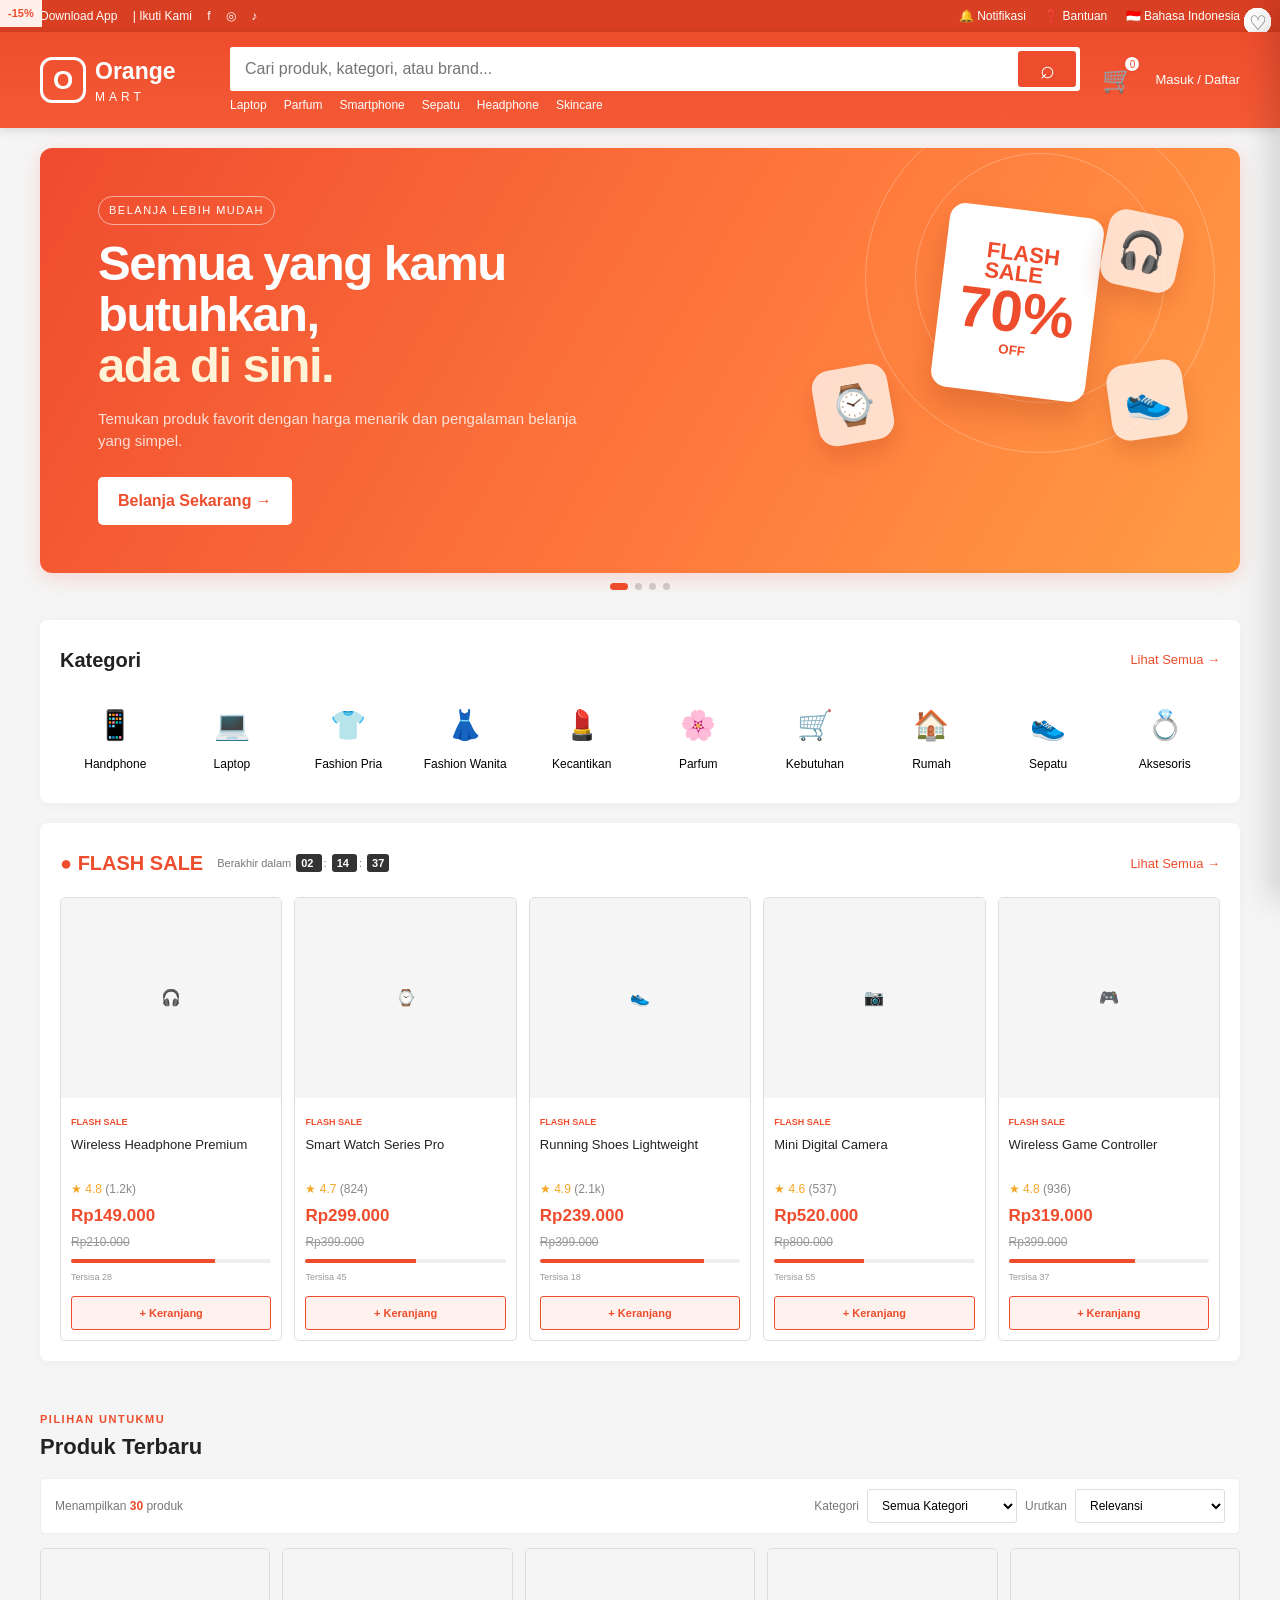
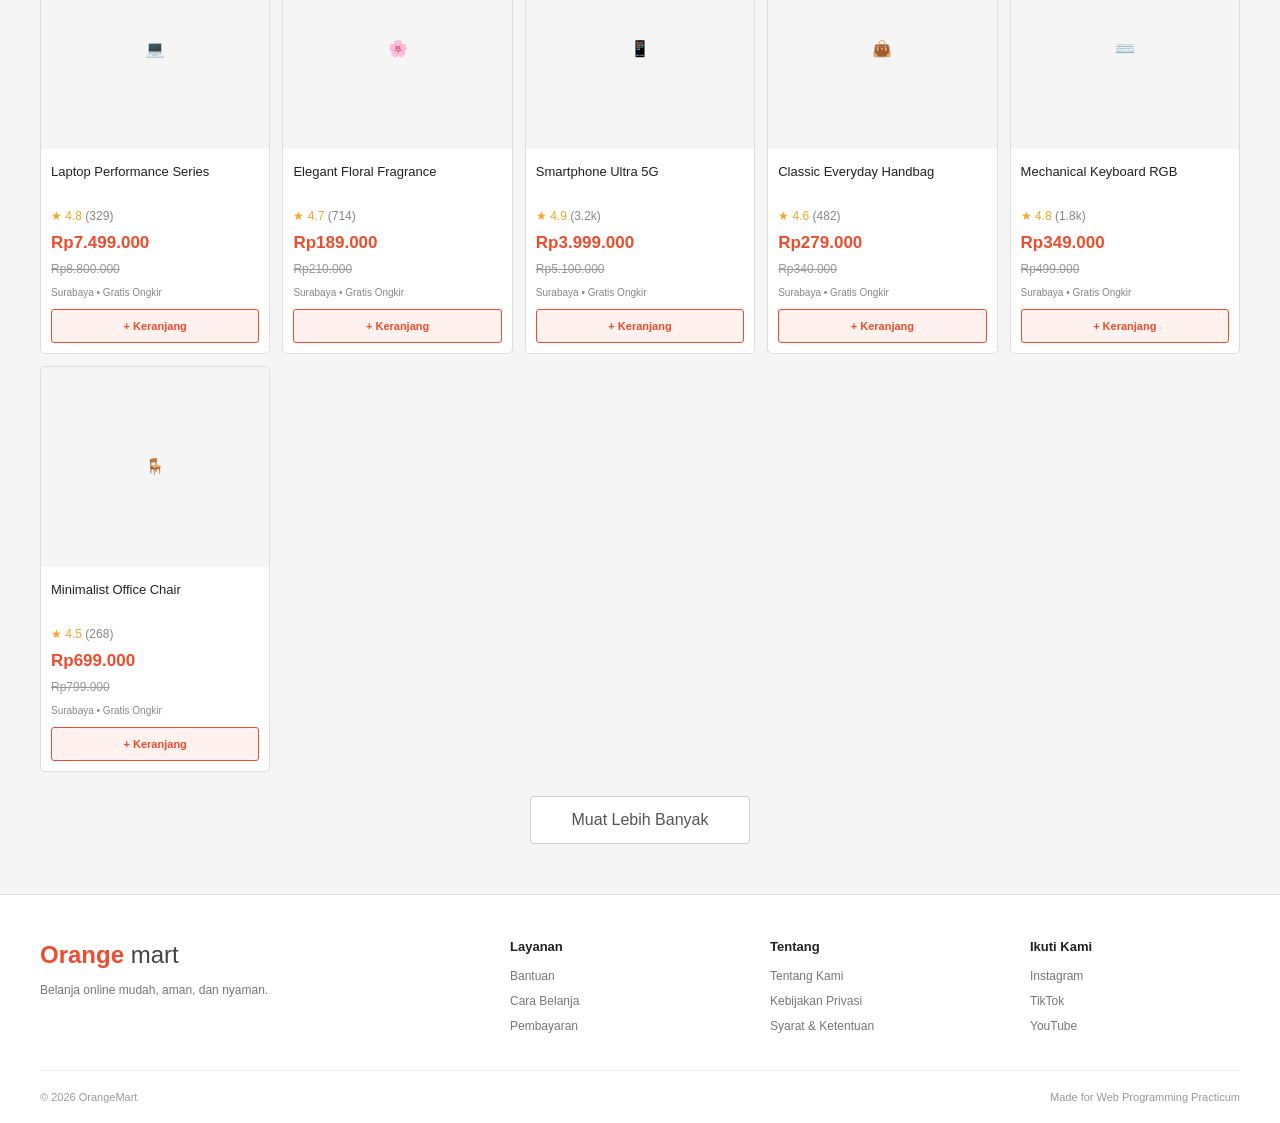
==== index.html @ 10c79cfd "Adding index.html and style.css" ====
<!DOCTYPE html>
<html lang="id">
  <head>
    <meta charset="UTF-8">
    <meta name="viewport" content="width=device-width, initial-scale=1.0">
    <title>
      OrangeMart — Home
    </title>
    <link rel="stylesheet" href="style.css">
    </script>
  </head>
  <body>
    <div class="topbar">
      <div class="container topbar-inner">
        <div>
          <a href="#">
            Download App
          </a>
          <span>
            |
          </span>
          <a href="#">
            Ikuti Kami
          </a>
          <a href="#">
            f
          </a>
          <a href="#">
            ◎
          </a>
          <a href="#">
            ♪
          </a>
        </div>
        <div class="toplinks">
          <a href="#">
            🔔 Notifikasi
          </a>
          <a href="#">
            ❓ Bantuan
          </a>
          <a href="#">
            🇮🇩 Bahasa Indonesia
          </a>
        </div>
      </div>
    </div>
    <header class="header">
      <div class="container header-inner">
        <a class="brand" href="#">
          <span class="brand-icon">
            O
          </span>
          <span>
            <strong>
              Orange
            </strong>
            <small>
              mart
            </small>
          </span>
        </a>
        <div class="search-area">
          <div class="search-box">
            <input id="searchInput" type="search" placeholder="Cari produk, kategori, atau brand...">
            <button id="searchButton" type="button">
              ⌕
            </button>
          </div>
          <div class="suggestions">
            <a href="#">
              Laptop
            </a>
            <a href="#">
              Parfum
            </a>
            <a href="#">
              Smartphone
            </a>
            <a href="#">
              Sepatu
            </a>
            <a href="#">
              Headphone
            </a>
            <a href="#">
              Skincare
            </a>
          </div>
        </div>
        <button class="cart-button" id="cartButton" type="button">
          🛒
          <span id="cartBadge">
            0
          </span>
        </button>
        <div class="auth">
          <a href="login.html">
            Masuk
          </a>
          <span>
            /
          </span>
          <a href="login.html">
            Daftar
          </a>
        </div>
      </div>
    </header>
    <main>
      <section class="container hero">
        <div class="hero-copy">
          <span class="eyebrow">
            BELANJA LEBIH MUDAH
          </span>
          <h1>
            Semua yang kamu butuhkan,
            <br>
            <strong>
              ada di sini.
            </strong>
          </h1>
          <p>
            Temukan produk favorit dengan harga menarik dan pengalaman belanja yang simpel.
          </p>
          <button class="primary" type="button">
            Belanja Sekarang →
          </button>
        </div>
        <div class="hero-art">
          <div class="circle c1">
          </div>
          <div class="circle c2">
          </div>
          <div class="sale-card">
            <span>
              FLASH
              <br>
              SALE
            </span>
            <b>
              70%
            </b>
            <small>
              OFF
            </small>
          </div>
          <div class="floating f1">
            🎧
          </div>
          <div class="floating f2">
            ⌚
          </div>
          <div class="floating f3">
            👟
          </div>
        </div>
      </section>
      <div class="hero-dots">
        <i class="active">
        </i>
        <i>
        </i>
        <i>
        </i>
        <i>
        </i>
      </div>
      <section class="container white-section">
        <div class="heading">
          <h2>
            Kategori
          </h2>
          <a href="#">
            Lihat Semua →
          </a>
        </div>
        <div class="categories">
          <button class="category" data-category="smartphones">
            📱
            <span>
              Handphone
            </span>
          </button>
          <button class="category" data-category="laptops">
            💻
            <span>
              Laptop
            </span>
          </button>
          <button class="category" data-category="mens-shirts">
            👕
            <span>
              Fashion Pria
            </span>
          </button>
          <button class="category" data-category="womens-dresses">
            👗
            <span>
              Fashion Wanita
            </span>
          </button>
          <button class="category" data-category="beauty">
            💄
            <span>
              Kecantikan
            </span>
          </button>
          <button class="category" data-category="fragrances">
            🌸
            <span>
              Parfum
            </span>
          </button>
          <button class="category" data-category="groceries">
            🛒
            <span>
              Kebutuhan
            </span>
          </button>
          <button class="category" data-category="home-decoration">
            🏠
            <span>
              Rumah
            </span>
          </button>
          <button class="category" data-category="mens-shoes">
            👟
            <span>
              Sepatu
            </span>
          </button>
          <button class="category" data-category="womens-jewellery">
            💍
            <span>
              Aksesoris
            </span>
          </button>
        </div>
      </section>
      <section class="container white-section">
        <div class="heading">
          <div class="heading-left">
            <h2 class="orange">
              ● FLASH SALE
            </h2>
            <div class="timer">
              Berakhir dalam
              <b>
                02
              </b>
              :
              <b>
                14
              </b>
              :
              <b>
                37
              </b>
            </div>
          </div>
          <a href="#">
            Lihat Semua →
          </a>
        </div>
        <div class="product-grid flash-grid">
          <article class="product-card" data-product-id="1">
            <div class="product-image">
              <span class="discount">
                -30%
              </span>
              <span class="heart">
                ♡
              </span>
              <div>
                🎧
              </div>
            </div>
            <div class="product-info">
              <em>
                FLASH SALE
              </em>
              <h3>
                Wireless Headphone Premium
              </h3>
              <div class="rating">
                ★ 4.8
                <span>
                  (1.2k)
                </span>
              </div>
              <strong>
                Rp149.000
              </strong>
              <del>
                Rp210.000
              </del>
              <div class="stock">
                <i style="width:72%">
                </i>
              </div>
              <small>
                Tersisa 28
              </small>
              <button class="add-cart-button" type="button">
                + Keranjang
              </button>
            </div>
          </article>
          <article class="product-card" data-product-id="2">
            <div class="product-image">
              <span class="discount">
                -25%
              </span>
              <span class="heart">
                ♡
              </span>
              <div>
                ⌚
              </div>
            </div>
            <div class="product-info">
              <em>
                FLASH SALE
              </em>
              <h3>
                Smart Watch Series Pro
              </h3>
              <div class="rating">
                ★ 4.7
                <span>
                  (824)
                </span>
              </div>
              <strong>
                Rp299.000
              </strong>
              <del>
                Rp399.000
              </del>
              <div class="stock">
                <i style="width:55%">
                </i>
              </div>
              <small>
                Tersisa 45
              </small>
              <button class="add-cart-button" type="button">
                + Keranjang
              </button>
            </div>
          </article>
          <article class="product-card" data-product-id="3">
            <div class="product-image">
              <span class="discount">
                -40%
              </span>
              <span class="heart">
                ♡
              </span>
              <div>
                👟
              </div>
            </div>
            <div class="product-info">
              <em>
                FLASH SALE
              </em>
              <h3>
                Running Shoes Lightweight
              </h3>
              <div class="rating">
                ★ 4.9
                <span>
                  (2.1k)
                </span>
              </div>
              <strong>
                Rp239.000
              </strong>
              <del>
                Rp399.000
              </del>
              <div class="stock">
                <i style="width:82%">
                </i>
              </div>
              <small>
                Tersisa 18
              </small>
              <button class="add-cart-button" type="button">
                + Keranjang
              </button>
            </div>
          </article>
          <article class="product-card" data-product-id="4">
            <div class="product-image">
              <span class="discount">
                -35%
              </span>
              <span class="heart">
                ♡
              </span>
              <div>
                📷
              </div>
            </div>
            <div class="product-info">
              <em>
                FLASH SALE
              </em>
              <h3>
                Mini Digital Camera
              </h3>
              <div class="rating">
                ★ 4.6
                <span>
                  (537)
                </span>
              </div>
              <strong>
                Rp520.000
              </strong>
              <del>
                Rp800.000
              </del>
              <div class="stock">
                <i style="width:45%">
                </i>
              </div>
              <small>
                Tersisa 55
              </small>
              <button class="add-cart-button" type="button">
                + Keranjang
              </button>
            </div>
          </article>
          <article class="product-card" data-product-id="5">
            <div class="product-image">
              <span class="discount">
                -20%
              </span>
              <span class="heart">
                ♡
              </span>
              <div>
                🎮
              </div>
            </div>
            <div class="product-info">
              <em>
                FLASH SALE
              </em>
              <h3>
                Wireless Game Controller
              </h3>
              <div class="rating">
                ★ 4.8
                <span>
                  (936)
                </span>
              </div>
              <strong>
                Rp319.000
              </strong>
              <del>
                Rp399.000
              </del>
              <div class="stock">
                <i style="width:63%">
                </i>
              </div>
              <small>
                Tersisa 37
              </small>
              <button class="add-cart-button" type="button">
                + Keranjang
              </button>
            </div>
          </article>
        </div>
      </section>
      <section class="catalog">
        <div class="container">
          <div class="catalog-title">
            <div>
              <span>
                PILIHAN UNTUKMU
              </span>
              <h2>
                Produk Terbaru
              </h2>
            </div>
          </div>
          <div class="toolbar">
            <span>
              Menampilkan
              <b id="resultCount">
                30
              </b>
              produk
            </span>
            <div>
              <label for="categoryFilter">
                Kategori
              </label>
              <select id="categoryFilter">
                <option value="all">
                  Semua Kategori
                </option>
                <option value="beauty">
                  Beauty
                </option>
                <option value="fragrances">
                  Fragrances
                </option>
                <option value="groceries">
                  Groceries
                </option>
                <option value="laptops">
                  Laptops
                </option>
                <option value="smartphones">
                  Smartphones
                </option>
                <option value="mens-shoes">
                  Mens Shoes
                </option>
              </select>
              <label for="sortSelect">
                Urutkan
              </label>
              <select id="sortSelect">
                <option value="default">
                  Relevansi
                </option>
                <option value="price-low">
                  Harga Terendah
                </option>
                <option value="price-high">
                  Harga Tertinggi
                </option>
                <option value="rating-high">
                  Rating Tertinggi
                </option>
              </select>
            </div>
          </div>
          <div id="productGrid" class="product-grid catalog-grid">
            <article class="product-card" data-product-id="6">
              <div class="product-image">
                <span class="discount">
                  -15%
                </span>
                <span class="heart">
                  ♡
                </span>
                <div>
                  💻
                </div>
              </div>
              <div class="product-info">
                <h3>
                  Laptop Performance Series
                </h3>
                <div class="rating">
                  ★ 4.8
                  <span>
                    (329)
                  </span>
                </div>
                <strong>
                  Rp7.499.000
                </strong>
                <del>
                  Rp8.800.000
                </del>
                <p>
                  Surabaya • Gratis Ongkir
                </p>
                <button class="add-cart-button" type="button">
                  + Keranjang
                </button>
              </div>
            </article>
            <article class="product-card" data-product-id="7">
              <div class="product-image">
                <span class="discount">
                  -15%
                </span>
                <span class="heart">
                  ♡
                </span>
                <div>
                  🌸
                </div>
              </div>
              <div class="product-info">
                <h3>
                  Elegant Floral Fragrance
                </h3>
                <div class="rating">
                  ★ 4.7
                  <span>
                    (714)
                  </span>
                </div>
                <strong>
                  Rp189.000
                </strong>
                <del>
                  Rp210.000
                </del>
                <p>
                  Surabaya • Gratis Ongkir
                </p>
                <button class="add-cart-button" type="button">
                  + Keranjang
                </button>
              </div>
            </article>
            <article class="product-card" data-product-id="8">
              <div class="product-image">
                <span class="discount">
                  -15%
                </span>
                <span class="heart">
                  ♡
                </span>
                <div>
                  📱
                </div>
              </div>
              <div class="product-info">
                <h3>
                  Smartphone Ultra 5G
                </h3>
                <div class="rating">
                  ★ 4.9
                  <span>
                    (3.2k)
                  </span>
                </div>
                <strong>
                  Rp3.999.000
                </strong>
                <del>
                  Rp5.100.000
                </del>
                <p>
                  Surabaya • Gratis Ongkir
                </p>
                <button class="add-cart-button" type="button">
                  + Keranjang
                </button>
              </div>
            </article>
            <article class="product-card" data-product-id="9">
              <div class="product-image">
                <span class="discount">
                  -15%
                </span>
                <span class="heart">
                  ♡
                </span>
                <div>
                  👜
                </div>
              </div>
              <div class="product-info">
                <h3>
                  Classic Everyday Handbag
                </h3>
                <div class="rating">
                  ★ 4.6
                  <span>
                    (482)
                  </span>
                </div>
                <strong>
                  Rp279.000
                </strong>
                <del>
                  Rp340.000
                </del>
                <p>
                  Surabaya • Gratis Ongkir
                </p>
                <button class="add-cart-button" type="button">
                  + Keranjang
                </button>
              </div>
            </article>
            <article class="product-card" data-product-id="10">
              <div class="product-image">
                <span class="discount">
                  -15%
                </span>
                <span class="heart">
                  ♡
                </span>
                <div>
                  ⌨️
                </div>
              </div>
              <div class="product-info">
                <h3>
                  Mechanical Keyboard RGB
                </h3>
                <div class="rating">
                  ★ 4.8
                  <span>
                    (1.8k)
                  </span>
                </div>
                <strong>
                  Rp349.000
                </strong>
                <del>
                  Rp499.000
                </del>
                <p>
                  Surabaya • Gratis Ongkir
                </p>
                <button class="add-cart-button" type="button">
                  + Keranjang
                </button>
              </div>
            </article>
            <article class="product-card" data-product-id="11">
              <div class="product-image">
                <span class="discount">
                  -15%
                </span>
                <span class="heart">
                  ♡
                </span>
                <div>
                  🪑
                </div>
              </div>
              <div class="product-info">
                <h3>
                  Minimalist Office Chair
                </h3>
                <div class="rating">
                  ★ 4.5
                  <span>
                    (268)
                  </span>
                </div>
                <strong>
                  Rp699.000
                </strong>
                <del>
                  Rp799.000
                </del>
                <p>
                  Surabaya • Gratis Ongkir
                </p>
                <button class="add-cart-button" type="button">
                  + Keranjang
                </button>
              </div>
            </article>
          </div>
          <div class="load-more-wrapper">
            <button id="loadMoreButton" class="load-more" type="button">
              Muat Lebih Banyak
            </button>
          </div>
        </div>
      </section>
    </main>
    <div id="productModal" class="modal" aria-hidden="true">
      <div class="modal-backdrop" data-close-modal>
      </div>
      <div class="modal-content" role="dialog" aria-modal="true">
        <button class="modal-close" type="button" data-close-modal>
          ×
        </button>
        <div class="modal-image">
          📦
        </div>
        <div class="modal-info">
          <em>
            DETAIL PRODUK
          </em>
          <h2 id="modalProductName">
            Nama Produk
          </h2>
          <p id="modalProductBrand">
            Brand Produk
          </p>
          <div class="rating">
            ★
            <span id="modalRating">
              4.8
            </span>
          </div>
          <strong id="modalPrice">
            Rp0
          </strong>
          <div class="specs">
            <div>
              <small>
                Stok
              </small>
              <b id="modalStock">
                0
              </b>
            </div>
            <div>
              <small>
                Kategori
              </small>
              <b id="modalCategory">
                -
              </b>
            </div>
          </div>
          <p id="modalDescription">
            Deskripsi produk akan ditampilkan di sini.
          </p>
          <button id="modalAddCart" class="modal-cart" type="button">
            + Tambahkan ke Keranjang
          </button>
        </div>
      </div>
    </div>
    <aside id="cartDrawer" class="cart-drawer" aria-hidden="true">
      <div class="drawer-head">
        <h2>
          Keranjang Saya
        </h2>
        <button id="closeCartButton" type="button">
          ×
        </button>
      </div>
      <div id="cartItems" class="cart-items">
        <div class="empty-cart">
          <span>
            🛒
          </span>
          <h3>
            Keranjang masih kosong
          </h3>
          <p>
            Tambahkan produk favoritmu.
          </p>
        </div>
      </div>
      <div class="drawer-footer">
        <div>
          <span>
            Total
          </span>
          <b id="cartTotal">
            Rp0
          </b>
        </div>
        <button type="button">
          Checkout
        </button>
      </div>
    </aside>
    <div id="cartBackdrop" class="drawer-backdrop" hidden>
    </div>
    <footer>
      <div class="container footer-grid">
        <div>
          <h2>
            Orange
            <span>
              mart
            </span>
          </h2>
          <p>
            Belanja online mudah, aman, dan nyaman.
          </p>
        </div>
        <div>
          <h3>
            Layanan
          </h3>
          <a href="#">
            Bantuan
          </a>
          <a href="#">
            Cara Belanja
          </a>
          <a href="#">
            Pembayaran
          </a>
        </div>
        <div>
          <h3>
            Tentang
          </h3>
          <a href="#">
            Tentang Kami
          </a>
          <a href="#">
            Kebijakan Privasi
          </a>
          <a href="#">
            Syarat & Ketentuan
          </a>
        </div>
        <div>
          <h3>
            Ikuti Kami
          </h3>
          <a href="#">
            Instagram
          </a>
          <a href="#">
            TikTok
          </a>
          <a href="#">
            YouTube
          </a>
        </div>
      </div>
      <div class="container footer-bottom">
        © 2026 OrangeMart
        <span>
          Made for Web Programming Practicum
        </span>
      </div>
    </footer>
  </body>
</html>
---- style.css ----
:root {
  --orange:#ee4d2d;
  --dark:#d93f22;
  --light:#fff1ed;
  --text:#222;
  --muted:#777;
  --bg:#f5f5f5;
  --border:#e8e8e8;
  --white:#fff;
  --container:1200px
}
* {
  box-sizing:border-box;
  margin:0;
  padding:0
}
body {
  font-family:Arial,Helvetica,sans-serif;
  color:var(--text);
  background:var(--bg);
  line-height:1.5
}
a {
  color:inherit;
  text-decoration:none
}
button,input,select {
  font:inherit
}
button {
  cursor:pointer
}
.container {
  width:min(var(--container),calc(100% - 32px));
  margin:auto
}
.topbar {
  background:var(--dark);
  color:#fff;
  font-size:12px
}
.topbar-inner {
  height:32px;
  display:flex;
  justify-content:space-between;
  align-items:center
}
.topbar a {
  margin-right:12px
}
.toplinks a {
  margin:0 0 0 15px
}
.header {
  background:linear-gradient(180deg,var(--orange),#f45a36);
  color:#fff;
  position:sticky;
  top:0;
  z-index:50;
  box-shadow:0 2px 10px #0002
}
.header-inner {
  min-height:96px;
  display:flex;
  align-items:center;
  gap:22px
}
.brand {
  min-width:168px;
  display:flex;
  align-items:center;
  gap:9px
}
.brand-icon {
  width:46px;
  height:46px;
  border:3px solid #fff;
  border-radius:12px;
  display:grid;
  place-items:center;
  font-size:26px;
  font-weight:900
}
.brand strong,.brand small {
  display:block
}
.brand strong {
  font-size:23px
}
.brand small {
  font-size:12px;
  letter-spacing:4px;
  text-transform:uppercase
}
.search-area {
  flex:1
}
.search-box {
  height:44px;
  background:#fff;
  border-radius:3px;
  display:flex;
  overflow:hidden
}
.search-box input {
  flex:1;
  border:0;
  outline:0;
  padding:0 15px
}
.search-box button {
  width:58px;
  margin:4px;
  border:0;
  border-radius:3px;
  background:var(--orange);
  color:#fff;
  font-size:25px
}
.suggestions {
  display:flex;
  gap:17px;
  padding-top:5px;
  font-size:12px;
  white-space:nowrap;
  overflow:hidden
}
.cart-button {
  position:relative;
  border:0;
  background:transparent;
  color:#fff;
  font-size:25px
}
.cart-button span {
  position:absolute;
  top:-6px;
  right:-8px;
  min-width:18px;
  height:18px;
  padding:0 4px;
  border:2px solid var(--orange);
  border-radius:20px;
  background:#fff;
  color:var(--orange);
  font-size:10px;
  display:grid;
  place-items:center
}
.auth {
  white-space:nowrap;
  font-size:13px
}
.hero {
  min-height:320px;
  margin-top:20px;
  border-radius:12px;
  overflow:hidden;
  position:relative;
  background:linear-gradient(120deg,#ef4b2f,#ff7b3d 60%,#ff9d45);
  color:#fff;
  padding:48px 58px;
  box-shadow:0 5px 20px #ee4d2d30
}
.hero-copy {
  position:relative;
  z-index:3;
  max-width:590px
}
.eyebrow {
  display:inline-block;
  padding:5px 10px;
  border:1px solid #fff8;
  border-radius:30px;
  font-size:11px;
  letter-spacing:1.5px
}
.hero h1 {
  margin-top:13px;
  font-size:clamp(32px,4vw,49px);
  line-height:1.05;
  letter-spacing:-1.5px
}
.hero h1 strong {
  color:#fff4d8
}
.hero p {
  max-width:480px;
  margin:16px 0 24px;
  color:#fffc;
  font-size:15px
}
.primary {
  border:0;
  border-radius:5px;
  padding:12px 20px;
  background:#fff;
  color:var(--orange);
  font-weight:700
}
.hero-art {
  position:absolute;
  width:440px;
  height:300px;
  right:25px;
  top:10px
}
.circle {
  position:absolute;
  border:1px solid #fff4;
  border-radius:50%
}
.c1 {
  width:350px;
  height:350px;
  right:0;
  top:-55px
}
.c2 {
  width:250px;
  height:250px;
  right:50px;
  top:-5px
}
.sale-card {
  position:absolute;
  width:155px;
  height:185px;
  right:120px;
  top:52px;
  transform:rotate(7deg);
  border-radius:16px;
  background:#fff;
  color:var(--orange);
  box-shadow:0 18px 30px #962a123f;
  display:flex;
  flex-direction:column;
  align-items:center;
  justify-content:center
}
.sale-card span {
  font-weight:900;
  font-size:22px;
  line-height:.9
}
.sale-card b {
  font-size:58px;
  line-height:1
}
.sale-card small {
  font-weight:900
}
.floating {
  position:absolute;
  width:76px;
  height:76px;
  border-radius:18px;
  background:#fffb;
  box-shadow:0 12px 22px #962a1233;
  display:grid;
  place-items:center;
  font-size:38px
}
.f1 {
  right:35px;
  top:55px;
  transform:rotate(12deg)
}
.f2 {
  left:40px;
  bottom:15px;
  transform:rotate(-10deg)
}
.f3 {
  right:30px;
  bottom:20px;
  transform:rotate(-8deg)
}
.hero-dots {
  display:flex;
  justify-content:center;
  gap:7px;
  padding:10px
}
.hero-dots i {
  width:7px;
  height:7px;
  border-radius:50%;
  background:#ccc
}
.hero-dots .active {
  width:18px;
  border-radius:10px;
  background:var(--orange)
}
.white-section {
  background:#fff;
  margin-top:20px;
  padding:20px;
  border-radius:8px;
  box-shadow:0 2px 12px #0000000a
}
.heading {
  min-height:40px;
  display:flex;
  align-items:center;
  justify-content:space-between;
  margin-bottom:14px
}
.heading h2 {
  font-size:20px
}
.heading>a {
  color:var(--orange);
  font-size:13px
}
.heading-left {
  display:flex;
  align-items:center;
  gap:14px
}
.orange {
  color:var(--orange)
}
.timer {
  font-size:11px;
  color:#777
}
.timer b {
  background:#333;
  color:#fff;
  padding:3px 5px;
  border-radius:3px;
  margin:0 2px
}
.categories {
  display:grid;
  grid-template-columns:repeat(10,1fr);
  gap:6px
}
.category {
  border:0;
  background:#fff;
  padding:10px 5px;
  border-radius:8px;
  display:flex;
  flex-direction:column;
  align-items:center;
  gap:8px;
  font-size:29px;
  transition:.2s
}
.category span {
  font-size:12px
}
.category:hover {
  background:var(--light);
  color:var(--orange);
  transform:translateY(-2px)
}
.product-grid {
  display:grid;
  grid-template-columns:repeat(5,minmax(0,1fr));
  gap:12px
}
.product-card {
    background-color: white;
    border: 1px solid #ddd;
    border-radius: 5px;
    overflow: hidden;
}
.product-card:hover {
  box-shadow:0 5px 15px #00000018;
  transform:translateY(-2px)
}
.product-image {
    height: 200px;
    background-color: #f5f5f5;
    display: flex;
    justify-content: center;
    align-items: center;
}
.discount {
  position:absolute;
  top:0;
  left:0;
  z-index:2;
  padding:5px 8px;
  background:#fff0eb;
  color:var(--orange);
  font-size:11px;
  font-weight:700
}
.heart {
  position:absolute;
  top:8px;
  right:9px;
  z-index:2;
  width:27px;
  height:27px;
  border-radius:50%;
  background:#fffb;
  display:grid;
  place-items:center;
  color:#777;
  font-size:20px
}
.product-info {
    padding: 10px;
}
.product-info em {
  color:var(--orange);
  font-style:normal;
  font-size:9px;
  font-weight:800
}
.product-info h3 {
    height: 40px;
    margin: 3px 0;
    font-size: 13px;
    font-weight: 500;
    overflow: hidden;
}
.rating {
    margin-top: 5px;
    color: #f5a623;
    font-size: 12px;
}
.rating span {
    color: #888;
}
.product-info strong {
    display: block;
    margin-top: 5px;
    color: #ee4d2d;
    font-size: 17px;
}
.product-info del {
    color: #999;
    font-size: 12px;
}
.product-info p {
  margin-top:5px;
  color:#888;
  font-size:10px
}
.stock {
  height:4px;
  margin-top:6px;
  background:#eee;
  border-radius:5px;
  overflow:hidden
}
.stock i {
  display:block;
  height:100%;
  background:var(--orange)
}
.product-info small {
  color:#999;
  font-size:9px
}
.add-cart-button {
  width:100%;
  margin-top:9px;
  padding:8px;
  border:1px solid var(--orange);
  border-radius:3px;
  background:var(--light);
  color:var(--orange);
  font-size:11px;
  font-weight:700
}
.add-cart-button:hover,.modal-cart:hover {
  background:var(--orange);
  color:#fff
}
.catalog {
  margin-top:20px;
  padding:25px 0 50px;
  background:var(--bg)
}
.catalog-title {
  margin-bottom:15px
}
.catalog-title span {
  color:var(--orange);
  font-size:11px;
  font-weight:800;
  letter-spacing:1.5px
}
.catalog-title h2 {
  font-size:22px
}
.toolbar {
  min-height:56px;
  margin-bottom:14px;
  padding:10px 14px;
  border:1px solid #eee;
  border-radius:5px;
  background:#fff;
  display:flex;
  align-items:center;
  justify-content:space-between;
  gap:15px;
  color:#777;
  font-size:12px
}
.toolbar b {
  color:var(--orange)
}
.toolbar>div {
  display:flex;
  align-items:center;
  gap:8px
}
.toolbar select {
  min-width:150px;
  padding:8px 10px;
  border:1px solid #ddd;
  border-radius:3px;
  background:#fff
}
.load-more-wrapper {
  display:flex;
  justify-content:center;
  padding-top:24px
}
.load-more {
  min-width:220px;
  padding:11px 24px;
  border:1px solid #ccc;
  border-radius:4px;
  background:#fff;
  color:#555
}
.load-more:hover {
  border-color:var(--orange);
  color:var(--orange)
}
.modal {
  position:fixed;
  inset:0;
  z-index:100;
  display:none;
  place-items:center
}
.modal.is-open {
  display:grid
}
.modal-backdrop {
  position:absolute;
  inset:0;
  background:#0009
}
.modal-content {
  width:min(760px,calc(100% - 32px));
  position:relative;
  z-index:1;
  display:grid;
  grid-template-columns:45% 55%;
  overflow:hidden;
  border-radius:10px;
  background:#fff;
  box-shadow:0 15px 50px #0004
}
.modal-close {
  position:absolute;
  top:12px;
  right:12px;
  z-index:2;
  width:32px;
  height:32px;
  border:0;
  border-radius:50%;
  background:#f3f3f3;
  font-size:23px
}
.modal-image {
  min-height:420px;
  background:#f1ece4;
  display:grid;
  place-items:center;
  font-size:130px
}
.modal-info {
  padding:38px 32px
}
.modal-info em {
  color:var(--orange);
  font-size:9px;
  font-style:normal;
  font-weight:800
}
.modal-info h2 {
  margin-top:6px;
  font-size:22px
}
.modal-info>p {
  color:#777;
  font-size:12px
}
.modal-info>strong {
  display:block;
  color:var(--orange);
  font-size:26px;
  margin-top:5px
}
.specs {
  display:grid;
  grid-template-columns:1fr 1fr;
  gap:8px;
  margin-top:15px
}
.specs div {
  padding:10px;
  background:#fafafa
}
.specs small,.specs b {
  display:block
}
.specs small {
  color:#999;
  font-size:10px
}
.specs b {
  font-size:12px
}
.modal-cart {
  width:100%;
  margin-top:20px;
  padding:12px;
  border:1px solid var(--orange);
  border-radius:4px;
  background:var(--light);
  color:var(--orange);
  font-weight:700
}
.cart-drawer {
  width:min(420px,100%);
  height:100vh;
  position:fixed;
  top:0;
  right:0;
  z-index:110;
  background:#fff;
  box-shadow:-10px 0 30px #00000026;
  display:flex;
  flex-direction:column;
  transform:translateX(100%);
  transition:.25s
}
.cart-drawer.is-open {
  transform:translateX(0)
}
.drawer-head {
  min-height:62px;
  padding:0 18px;
  border-bottom:1px solid var(--border);
  display:flex;
  align-items:center;
  justify-content:space-between
}
.drawer-head button {
  border:0;
  background:#f4f4f4;
  border-radius:50%;
  width:34px;
  height:34px;
  font-size:22px
}
.cart-items {
  flex:1;
  padding:18px;
  overflow:auto
}
.empty-cart {
  min-height:60%;
  display:flex;
  flex-direction:column;
  justify-content:center;
  align-items:center;
  text-align:center;
  color:#777
}
.empty-cart span {
  font-size:52px
}
.empty-cart h3 {
  font-size:16px;
  color:#444
}
.empty-cart p {
  font-size:12px
}
.drawer-footer {
  padding:18px;
  border-top:1px solid var(--border)
}
.drawer-footer>div {
  display:flex;
  justify-content:space-between
}
.drawer-footer b {
  color:var(--orange);
  font-size:20px
}
.drawer-footer button {
  width:100%;
  margin-top:12px;
  padding:12px;
  border:0;
  border-radius:4px;
  background:var(--orange);
  color:#fff;
  font-weight:700
}
.drawer-backdrop {
  position:fixed;
  inset:0;
  z-index:105;
  background:#0006
}
footer {
  padding-top:42px;
  background:#fff;
  border-top:1px solid #ddd
}
.footer-grid {
  display:grid;
  grid-template-columns:2fr 1fr 1fr 1fr;
  gap:50px;
  padding-bottom:35px
}
.footer-grid h2 {
  color:var(--orange)
}
.footer-grid h2 span {
  color:#444;
  font-weight:400
}
.footer-grid p,.footer-grid a {
  color:#777;
  font-size:12px
}
.footer-grid p {
  margin-top:8px
}
.footer-grid h3 {
  font-size:13px;
  margin-bottom:10px
}
.footer-grid a {
  display:block;
  margin-top:7px
}
.footer-bottom {
  padding:18px 0;
  border-top:1px solid #eee;
  display:flex;
  justify-content:space-between;
  color:#999;
  font-size:11px
}
@media(max-width:1050px) {
  .categories {
    grid-template-columns:repeat(5,1fr)
  }
  .product-grid {
    grid-template-columns:repeat(4,1fr)
  }
  .hero-art {
    opacity:.45
  }
}
@media(max-width:800px) {
  .toplinks {
    display:none
  }
  .header-inner {
    min-height:110px;
    flex-wrap:wrap;
    padding:10px 0
  }
  .brand {
    min-width:auto
  }
  .search-area {
    order:3;
    flex-basis:100%
  }
  .auth {
    margin-left:auto
  }
  .product-grid {
    grid-template-columns:repeat(3,1fr)
  }
  .toolbar {
    align-items:flex-start;
    flex-direction:column
  }
  .toolbar>div {
    flex-wrap:wrap
  }
  .footer-grid {
    grid-template-columns:1fr 1fr
  }
}
@media(max-width:560px) {
  .container {
    width:calc(100% - 20px)
  }
  .brand span:last-child {
    display:none
  }
  .hero {
    min-height:390px;
    padding:30px 24px
  }
  .hero-art {
    right:-90px;
    top:80px;
    transform:scale(.75);
    transform-origin:center
  }
  .hero h1 {
    font-size:34px
  }
  .categories {
    grid-template-columns:repeat(5,1fr)
  }
  .category {
    font-size:22px
  }
  .category span {
    font-size:9px
  }
  .product-grid {
    grid-template-columns:repeat(2,1fr)
  }
  .product-image {
    height:165px
  }
  .toolbar>div {
    width:100%;
    display:grid;
    grid-template-columns:auto 1fr
  }
  .toolbar select {
    width:100%
  }
  .modal-content {
    grid-template-columns:1fr;
    max-height:90vh;
    overflow:auto
  }
  .modal-image {
    min-height:230px;
    font-size:85px
  }
  .footer-grid {
    grid-template-columns:1fr 1fr;
    gap:25px
  }
  .footer-grid>div:first-child {
    grid-column:1/-1
  }
  .footer-bottom {
    flex-direction:column;
    gap:4px
  }
}
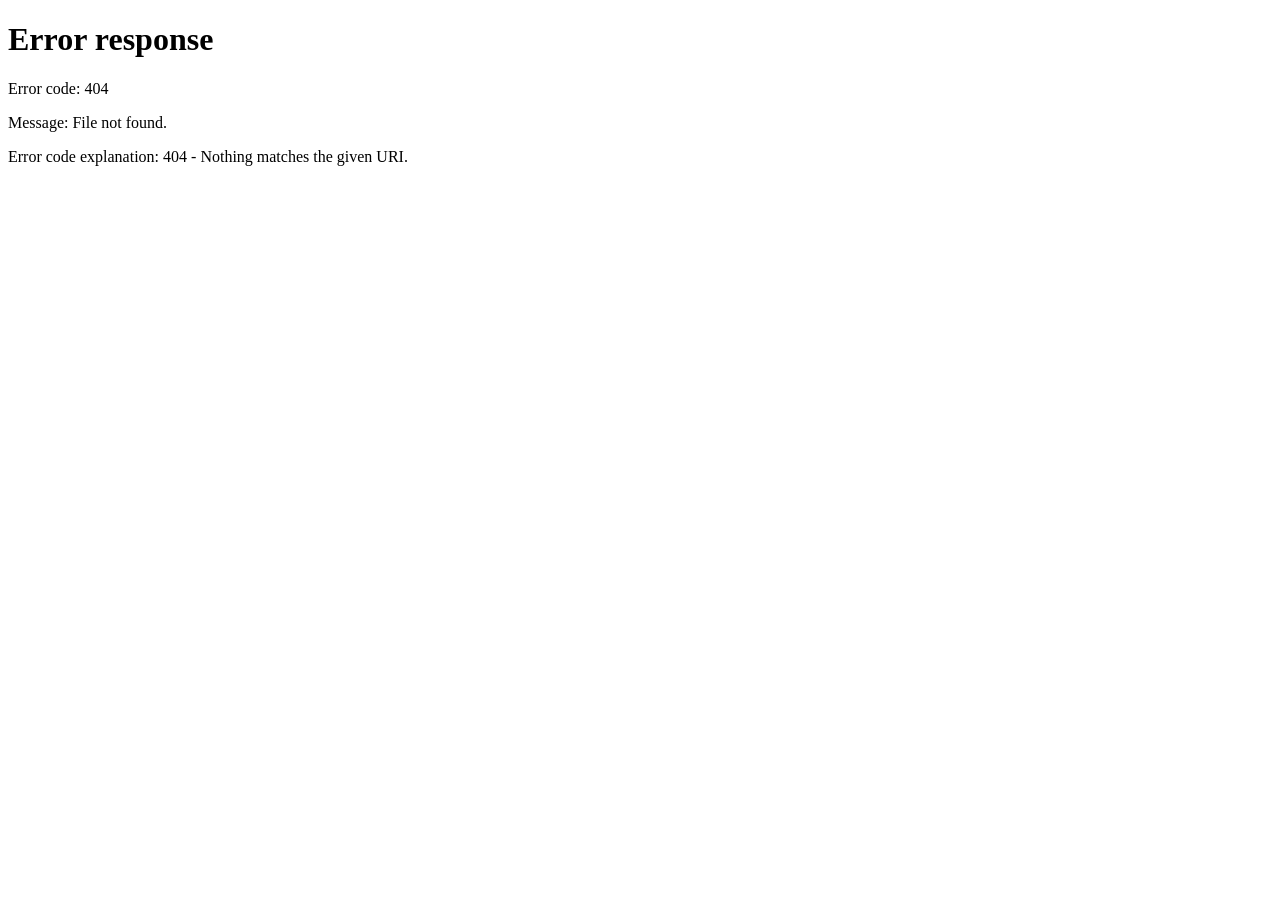
==== commit ee0b0812: "Adding auth guard and logout" ====
--- a/index.html
+++ b/index.html
@@ -7,7 +7,7 @@
       OrangeMart — Home
     </title>
     <link rel="stylesheet" href="style.css">
-    </script>
+    <script src="auth.js" defer></script>
   </head>
   <body>
     <div class="topbar">
@@ -94,7 +94,7 @@
             0
           </span>
         </button>
-        <div class="auth">
+        <div class="auth" id="authArea">
           <a href="login.html">
             Masuk
           </a>
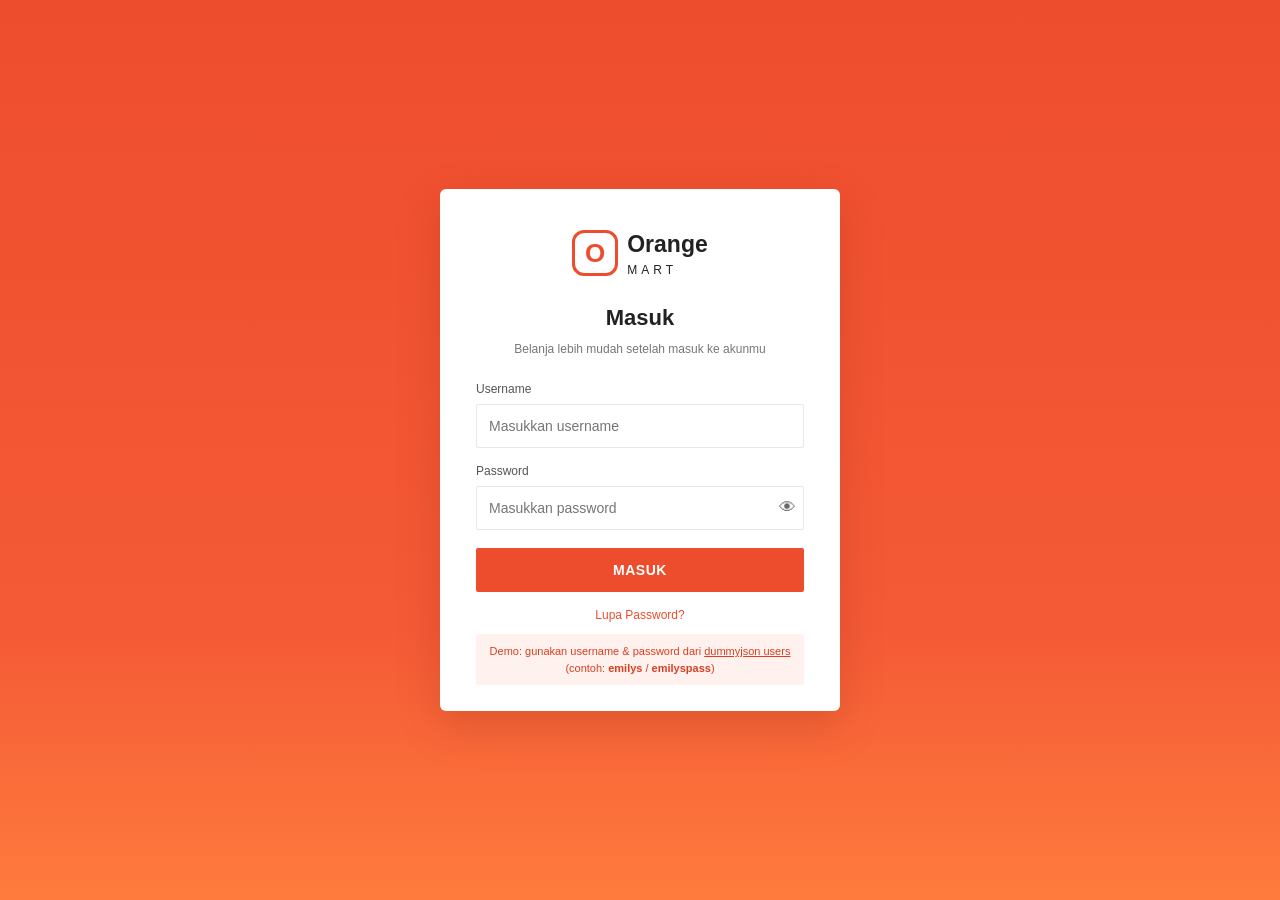
==== commit 4300fd21: "Adding product.js, deleting unused feature in index.html, deleting unused style in style.css" ====
--- a/index.html
+++ b/index.html
@@ -3,48 +3,12 @@
   <head>
     <meta charset="UTF-8">
     <meta name="viewport" content="width=device-width, initial-scale=1.0">
-    <title>
-      OrangeMart — Home
-    </title>
+    <title> OrangeMart - Home </title>
     <link rel="stylesheet" href="style.css">
     <script src="auth.js" defer></script>
+    <script src="product.js" defer></script>
   </head>
   <body>
-    <div class="topbar">
-      <div class="container topbar-inner">
-        <div>
-          <a href="#">
-            Download App
-          </a>
-          <span>
-            |
-          </span>
-          <a href="#">
-            Ikuti Kami
-          </a>
-          <a href="#">
-            f
-          </a>
-          <a href="#">
-            ◎
-          </a>
-          <a href="#">
-            ♪
-          </a>
-        </div>
-        <div class="toplinks">
-          <a href="#">
-            🔔 Notifikasi
-          </a>
-          <a href="#">
-            ❓ Bantuan
-          </a>
-          <a href="#">
-            🇮🇩 Bahasa Indonesia
-          </a>
-        </div>
-      </div>
-    </div>
     <header class="header">
       <div class="container header-inner">
         <a class="brand" href="#">
@@ -52,12 +16,8 @@
             O
           </span>
           <span>
-            <strong>
-              Orange
-            </strong>
-            <small>
-              mart
-            </small>
+            <strong>Orange</strong>
+            <small>mart</small>
           </span>
         </a>
         <div class="search-area">
@@ -67,83 +27,39 @@
               ⌕
             </button>
           </div>
-          <div class="suggestions">
-            <a href="#">
-              Laptop
-            </a>
-            <a href="#">
-              Parfum
-            </a>
-            <a href="#">
-              Smartphone
-            </a>
-            <a href="#">
-              Sepatu
-            </a>
-            <a href="#">
-              Headphone
-            </a>
-            <a href="#">
-              Skincare
-            </a>
-          </div>
         </div>
         <button class="cart-button" id="cartButton" type="button">
           🛒
           <span id="cartBadge">
-            0
-          </span>
+            0</span>
         </button>
         <div class="auth" id="authArea">
-          <a href="login.html">
-            Masuk
-          </a>
-          <span>
-            /
-          </span>
-          <a href="login.html">
-            Daftar
-          </a>
+          <a href="login.html">Masuk</a>
+          <span>/</span>
+          <a href="login.html">Daftar</a>
         </div>
       </div>
     </header>
     <main>
       <section class="container hero">
         <div class="hero-copy">
-          <span class="eyebrow">
-            BELANJA LEBIH MUDAH
-          </span>
-          <h1>
-            Semua yang kamu butuhkan,
-            <br>
-            <strong>
-              ada di sini.
-            </strong>
-          </h1>
+          <span class="eyebrow">NEW COMERS!</span>
+          <h1>Habiskan uangmu<br><strong>di sini.</strong></h1>
           <p>
-            Temukan produk favorit dengan harga menarik dan pengalaman belanja yang simpel.
-          </p>
-          <button class="primary" type="button">
+            Temukan produk favorit dengan harga menarik dan pengalaman belanja paling eksentrik
+            yang pernah kamu alami.
+          </p>
+          <a href="#catalog" class="primary" type="button">
             Belanja Sekarang →
-          </button>
+          </a>
         </div>
         <div class="hero-art">
-          <div class="circle c1">
-          </div>
-          <div class="circle c2">
-          </div>
+          <div class="circle c1"></div>
+          <div class="circle c2"></div>
           <div class="sale-card">
-            <span>
-              FLASH
-              <br>
-              SALE
-            </span>
-            <b>
-              70%
-            </b>
-            <small>
-              OFF
-            </small>
+            <span>FLASH<br>SALE</span>
+            <b>70%</b>
+            <small>OFF</small>
           </div>
           <div class="floating f1">
             🎧
@@ -157,613 +73,44 @@
         </div>
       </section>
       <div class="hero-dots">
-        <i class="active">
-        </i>
-        <i>
-        </i>
-        <i>
-        </i>
-        <i>
-        </i>
-      </div>
-      <section class="container white-section">
-        <div class="heading">
-          <h2>
-            Kategori
-          </h2>
-          <a href="#">
-            Lihat Semua →
-          </a>
-        </div>
-        <div class="categories">
-          <button class="category" data-category="smartphones">
-            📱
-            <span>
-              Handphone
-            </span>
-          </button>
-          <button class="category" data-category="laptops">
-            💻
-            <span>
-              Laptop
-            </span>
-          </button>
-          <button class="category" data-category="mens-shirts">
-            👕
-            <span>
-              Fashion Pria
-            </span>
-          </button>
-          <button class="category" data-category="womens-dresses">
-            👗
-            <span>
-              Fashion Wanita
-            </span>
-          </button>
-          <button class="category" data-category="beauty">
-            💄
-            <span>
-              Kecantikan
-            </span>
-          </button>
-          <button class="category" data-category="fragrances">
-            🌸
-            <span>
-              Parfum
-            </span>
-          </button>
-          <button class="category" data-category="groceries">
-            🛒
-            <span>
-              Kebutuhan
-            </span>
-          </button>
-          <button class="category" data-category="home-decoration">
-            🏠
-            <span>
-              Rumah
-            </span>
-          </button>
-          <button class="category" data-category="mens-shoes">
-            👟
-            <span>
-              Sepatu
-            </span>
-          </button>
-          <button class="category" data-category="womens-jewellery">
-            💍
-            <span>
-              Aksesoris
-            </span>
-          </button>
-        </div>
-      </section>
-      <section class="container white-section">
-        <div class="heading">
-          <div class="heading-left">
-            <h2 class="orange">
-              ● FLASH SALE
-            </h2>
-            <div class="timer">
-              Berakhir dalam
-              <b>
-                02
-              </b>
-              :
-              <b>
-                14
-              </b>
-              :
-              <b>
-                37
-              </b>
-            </div>
-          </div>
-          <a href="#">
-            Lihat Semua →
-          </a>
-        </div>
-        <div class="product-grid flash-grid">
-          <article class="product-card" data-product-id="1">
-            <div class="product-image">
-              <span class="discount">
-                -30%
-              </span>
-              <span class="heart">
-                ♡
-              </span>
-              <div>
-                🎧
-              </div>
-            </div>
-            <div class="product-info">
-              <em>
-                FLASH SALE
-              </em>
-              <h3>
-                Wireless Headphone Premium
-              </h3>
-              <div class="rating">
-                ★ 4.8
-                <span>
-                  (1.2k)
-                </span>
-              </div>
-              <strong>
-                Rp149.000
-              </strong>
-              <del>
-                Rp210.000
-              </del>
-              <div class="stock">
-                <i style="width:72%">
-                </i>
-              </div>
-              <small>
-                Tersisa 28
-              </small>
-              <button class="add-cart-button" type="button">
-                + Keranjang
-              </button>
-            </div>
-          </article>
-          <article class="product-card" data-product-id="2">
-            <div class="product-image">
-              <span class="discount">
-                -25%
-              </span>
-              <span class="heart">
-                ♡
-              </span>
-              <div>
-                ⌚
-              </div>
-            </div>
-            <div class="product-info">
-              <em>
-                FLASH SALE
-              </em>
-              <h3>
-                Smart Watch Series Pro
-              </h3>
-              <div class="rating">
-                ★ 4.7
-                <span>
-                  (824)
-                </span>
-              </div>
-              <strong>
-                Rp299.000
-              </strong>
-              <del>
-                Rp399.000
-              </del>
-              <div class="stock">
-                <i style="width:55%">
-                </i>
-              </div>
-              <small>
-                Tersisa 45
-              </small>
-              <button class="add-cart-button" type="button">
-                + Keranjang
-              </button>
-            </div>
-          </article>
-          <article class="product-card" data-product-id="3">
-            <div class="product-image">
-              <span class="discount">
-                -40%
-              </span>
-              <span class="heart">
-                ♡
-              </span>
-              <div>
-                👟
-              </div>
-            </div>
-            <div class="product-info">
-              <em>
-                FLASH SALE
-              </em>
-              <h3>
-                Running Shoes Lightweight
-              </h3>
-              <div class="rating">
-                ★ 4.9
-                <span>
-                  (2.1k)
-                </span>
-              </div>
-              <strong>
-                Rp239.000
-              </strong>
-              <del>
-                Rp399.000
-              </del>
-              <div class="stock">
-                <i style="width:82%">
-                </i>
-              </div>
-              <small>
-                Tersisa 18
-              </small>
-              <button class="add-cart-button" type="button">
-                + Keranjang
-              </button>
-            </div>
-          </article>
-          <article class="product-card" data-product-id="4">
-            <div class="product-image">
-              <span class="discount">
-                -35%
-              </span>
-              <span class="heart">
-                ♡
-              </span>
-              <div>
-                📷
-              </div>
-            </div>
-            <div class="product-info">
-              <em>
-                FLASH SALE
-              </em>
-              <h3>
-                Mini Digital Camera
-              </h3>
-              <div class="rating">
-                ★ 4.6
-                <span>
-                  (537)
-                </span>
-              </div>
-              <strong>
-                Rp520.000
-              </strong>
-              <del>
-                Rp800.000
-              </del>
-              <div class="stock">
-                <i style="width:45%">
-                </i>
-              </div>
-              <small>
-                Tersisa 55
-              </small>
-              <button class="add-cart-button" type="button">
-                + Keranjang
-              </button>
-            </div>
-          </article>
-          <article class="product-card" data-product-id="5">
-            <div class="product-image">
-              <span class="discount">
-                -20%
-              </span>
-              <span class="heart">
-                ♡
-              </span>
-              <div>
-                🎮
-              </div>
-            </div>
-            <div class="product-info">
-              <em>
-                FLASH SALE
-              </em>
-              <h3>
-                Wireless Game Controller
-              </h3>
-              <div class="rating">
-                ★ 4.8
-                <span>
-                  (936)
-                </span>
-              </div>
-              <strong>
-                Rp319.000
-              </strong>
-              <del>
-                Rp399.000
-              </del>
-              <div class="stock">
-                <i style="width:63%">
-                </i>
-              </div>
-              <small>
-                Tersisa 37
-              </small>
-              <button class="add-cart-button" type="button">
-                + Keranjang
-              </button>
-            </div>
-          </article>
-        </div>
-      </section>
-      <section class="catalog">
+        <i class="active"></i>
+        <i></i>
+        <i></i>
+        <i></i>
+      </div>
+      <section id="catalog" class="catalog">
         <div class="container">
           <div class="catalog-title">
             <div>
-              <span>
-                PILIHAN UNTUKMU
-              </span>
-              <h2>
-                Produk Terbaru
-              </h2>
+              <span>PILIHAN UNTUKMU</span>
+              <h2>Produk Terbaru</h2>
             </div>
           </div>
           <div class="toolbar">
-            <span>
-              Menampilkan
-              <b id="resultCount">
-                30
-              </b>
-              produk
-            </span>
+            <span>Menampilkan <b id="resultCount">30</b></span>
             <div>
               <label for="categoryFilter">
                 Kategori
               </label>
               <select id="categoryFilter">
-                <option value="all">
-                  Semua Kategori
-                </option>
-                <option value="beauty">
-                  Beauty
-                </option>
-                <option value="fragrances">
-                  Fragrances
-                </option>
-                <option value="groceries">
-                  Groceries
-                </option>
-                <option value="laptops">
-                  Laptops
-                </option>
-                <option value="smartphones">
-                  Smartphones
-                </option>
-                <option value="mens-shoes">
-                  Mens Shoes
-                </option>
+                <option value="all">Semua Kategori</option>
+                <option value="beauty">Beauty</option>
+                <option value="fragrances">Fragrances</option>
+                <option value="groceries">Groceries</option>
               </select>
               <label for="sortSelect">
                 Urutkan
               </label>
               <select id="sortSelect">
-                <option value="default">
-                  Relevansi
-                </option>
-                <option value="price-low">
-                  Harga Terendah
-                </option>
-                <option value="price-high">
-                  Harga Tertinggi
-                </option>
-                <option value="rating-high">
-                  Rating Tertinggi
-                </option>
+                <option value="default">Relevansi</option>
+                <option value="price-low">Harga Terendah</option>
+                <option value="price-high">Harga Tertinggi</option>
+                <option value="rating-high">Rating Tertinggi</option>
               </select>
             </div>
           </div>
           <div id="productGrid" class="product-grid catalog-grid">
-            <article class="product-card" data-product-id="6">
-              <div class="product-image">
-                <span class="discount">
-                  -15%
-                </span>
-                <span class="heart">
-                  ♡
-                </span>
-                <div>
-                  💻
-                </div>
-              </div>
-              <div class="product-info">
-                <h3>
-                  Laptop Performance Series
-                </h3>
-                <div class="rating">
-                  ★ 4.8
-                  <span>
-                    (329)
-                  </span>
-                </div>
-                <strong>
-                  Rp7.499.000
-                </strong>
-                <del>
-                  Rp8.800.000
-                </del>
-                <p>
-                  Surabaya • Gratis Ongkir
-                </p>
-                <button class="add-cart-button" type="button">
-                  + Keranjang
-                </button>
-              </div>
-            </article>
-            <article class="product-card" data-product-id="7">
-              <div class="product-image">
-                <span class="discount">
-                  -15%
-                </span>
-                <span class="heart">
-                  ♡
-                </span>
-                <div>
-                  🌸
-                </div>
-              </div>
-              <div class="product-info">
-                <h3>
-                  Elegant Floral Fragrance
-                </h3>
-                <div class="rating">
-                  ★ 4.7
-                  <span>
-                    (714)
-                  </span>
-                </div>
-                <strong>
-                  Rp189.000
-                </strong>
-                <del>
-                  Rp210.000
-                </del>
-                <p>
-                  Surabaya • Gratis Ongkir
-                </p>
-                <button class="add-cart-button" type="button">
-                  + Keranjang
-                </button>
-              </div>
-            </article>
-            <article class="product-card" data-product-id="8">
-              <div class="product-image">
-                <span class="discount">
-                  -15%
-                </span>
-                <span class="heart">
-                  ♡
-                </span>
-                <div>
-                  📱
-                </div>
-              </div>
-              <div class="product-info">
-                <h3>
-                  Smartphone Ultra 5G
-                </h3>
-                <div class="rating">
-                  ★ 4.9
-                  <span>
-                    (3.2k)
-                  </span>
-                </div>
-                <strong>
-                  Rp3.999.000
-                </strong>
-                <del>
-                  Rp5.100.000
-                </del>
-                <p>
-                  Surabaya • Gratis Ongkir
-                </p>
-                <button class="add-cart-button" type="button">
-                  + Keranjang
-                </button>
-              </div>
-            </article>
-            <article class="product-card" data-product-id="9">
-              <div class="product-image">
-                <span class="discount">
-                  -15%
-                </span>
-                <span class="heart">
-                  ♡
-                </span>
-                <div>
-                  👜
-                </div>
-              </div>
-              <div class="product-info">
-                <h3>
-                  Classic Everyday Handbag
-                </h3>
-                <div class="rating">
-                  ★ 4.6
-                  <span>
-                    (482)
-                  </span>
-                </div>
-                <strong>
-                  Rp279.000
-                </strong>
-                <del>
-                  Rp340.000
-                </del>
-                <p>
-                  Surabaya • Gratis Ongkir
-                </p>
-                <button class="add-cart-button" type="button">
-                  + Keranjang
-                </button>
-              </div>
-            </article>
-            <article class="product-card" data-product-id="10">
-              <div class="product-image">
-                <span class="discount">
-                  -15%
-                </span>
-                <span class="heart">
-                  ♡
-                </span>
-                <div>
-                  ⌨️
-                </div>
-              </div>
-              <div class="product-info">
-                <h3>
-                  Mechanical Keyboard RGB
-                </h3>
-                <div class="rating">
-                  ★ 4.8
-                  <span>
-                    (1.8k)
-                  </span>
-                </div>
-                <strong>
-                  Rp349.000
-                </strong>
-                <del>
-                  Rp499.000
-                </del>
-                <p>
-                  Surabaya • Gratis Ongkir
-                </p>
-                <button class="add-cart-button" type="button">
-                  + Keranjang
-                </button>
-              </div>
-            </article>
-            <article class="product-card" data-product-id="11">
-              <div class="product-image">
-                <span class="discount">
-                  -15%
-                </span>
-                <span class="heart">
-                  ♡
-                </span>
-                <div>
-                  🪑
-                </div>
-              </div>
-              <div class="product-info">
-                <h3>
-                  Minimalist Office Chair
-                </h3>
-                <div class="rating">
-                  ★ 4.5
-                  <span>
-                    (268)
-                  </span>
-                </div>
-                <strong>
-                  Rp699.000
-                </strong>
-                <del>
-                  Rp799.000
-                </del>
-                <p>
-                  Surabaya • Gratis Ongkir
-                </p>
-                <button class="add-cart-button" type="button">
-                  + Keranjang
-                </button>
-              </div>
-            </article>
+            
           </div>
           <div class="load-more-wrapper">
             <button id="loadMoreButton" class="load-more" type="button">
@@ -924,9 +271,9 @@
         </div>
       </div>
       <div class="container footer-bottom">
-        © 2026 OrangeMart
+        © 2026 Orange Mart
         <span>
-          Made for Web Programming Practicum
+          Made by C11
         </span>
       </div>
     </footer>
--- a/style.css
+++ b/style.css
@@ -14,6 +14,9 @@
   margin:0;
   padding:0
 }
+html {
+  scroll-behavior: smooth;
+}
 body {
   font-family:Arial,Helvetica,sans-serif;
   color:var(--text);
@@ -33,23 +36,6 @@
 .container {
   width:min(var(--container),calc(100% - 32px));
   margin:auto
-}
-.topbar {
-  background:var(--dark);
-  color:#fff;
-  font-size:12px
-}
-.topbar-inner {
-  height:32px;
-  display:flex;
-  justify-content:space-between;
-  align-items:center
-}
-.topbar a {
-  margin-right:12px
-}
-.toplinks a {
-  margin:0 0 0 15px
 }
 .header {
   background:linear-gradient(180deg,var(--orange),#f45a36);
@@ -109,21 +95,14 @@
   padding:0 15px
 }
 .search-box button {
-  width:58px;
+  width:36px;
   margin:4px;
   border:0;
   border-radius:3px;
+  align-items: center;
   background:var(--orange);
   color:#fff;
-  font-size:25px
-}
-.suggestions {
-  display:flex;
-  gap:17px;
-  padding-top:5px;
-  font-size:12px;
-  white-space:nowrap;
-  overflow:hidden
+  font-size:28px
 }
 .cart-button {
   position:relative;
@@ -276,143 +255,68 @@
   bottom:20px;
   transform:rotate(-8deg)
 }
-.hero-dots {
-  display:flex;
-  justify-content:center;
-  gap:7px;
-  padding:10px
-}
-.hero-dots i {
-  width:7px;
-  height:7px;
-  border-radius:50%;
-  background:#ccc
-}
-.hero-dots .active {
-  width:18px;
-  border-radius:10px;
-  background:var(--orange)
-}
-.white-section {
-  background:#fff;
-  margin-top:20px;
-  padding:20px;
-  border-radius:8px;
-  box-shadow:0 2px 12px #0000000a
-}
-.heading {
-  min-height:40px;
-  display:flex;
-  align-items:center;
-  justify-content:space-between;
-  margin-bottom:14px
-}
-.heading h2 {
-  font-size:20px
-}
-.heading>a {
-  color:var(--orange);
-  font-size:13px
-}
-.heading-left {
-  display:flex;
-  align-items:center;
-  gap:14px
-}
-.orange {
-  color:var(--orange)
-}
-.timer {
-  font-size:11px;
-  color:#777
-}
-.timer b {
-  background:#333;
-  color:#fff;
-  padding:3px 5px;
-  border-radius:3px;
-  margin:0 2px
-}
-.categories {
-  display:grid;
-  grid-template-columns:repeat(10,1fr);
-  gap:6px
-}
-.category {
-  border:0;
-  background:#fff;
-  padding:10px 5px;
-  border-radius:8px;
-  display:flex;
-  flex-direction:column;
-  align-items:center;
-  gap:8px;
-  font-size:29px;
-  transition:.2s
-}
-.category span {
-  font-size:12px
-}
-.category:hover {
-  background:var(--light);
-  color:var(--orange);
-  transform:translateY(-2px)
-}
 .product-grid {
-  display:grid;
-  grid-template-columns:repeat(5,minmax(0,1fr));
-  gap:12px
+    display: grid;
+    grid-template-columns: repeat(5, 1fr);
+    gap: 12px;
 }
 .product-card {
+    min-width: 0;
+    overflow: hidden;
+    border: 1px solid #ddd;
+    border-radius: 6px;
+    background-color: #fff;
+    cursor: pointer;
+}
+.product-card:hover {
+    box-shadow: 0 3px 10px rgba(0, 0, 0, 0.12);
+    transform: translateY(-2px);
+}
+.product-image img {
+    width: 100%;
+    height: 100%;
+    object-fit: contain;
+}
+.discount {
+    position: absolute;
+    top: 0;
+    left: 0;
+    z-index: 2;
+    padding: 5px 7px;
+    background-color: #fff0eb;
+    color: #ee4d2d;
+    font-size: 11px;
+    font-weight: bold;
+}
+.heart {
+    position: absolute;
+    top: 8px;
+    right: 8px;
+    z-index: 2;
+    width: 28px;
+    height: 28px;
+    display: flex;
+    align-items: center;
+    justify-content: center;
+    border-radius: 50%;
     background-color: white;
-    border: 1px solid #ddd;
-    border-radius: 5px;
+    color: #777;
+    font-size: 18px;
+}
+.product-info {
+    min-height: 185px;
+    padding: 10px;
+}
+.product-info h3 {
+    height: 38px;
+
+    margin: 0 0 7px;
+
+    font-size: 13px;
+    font-weight: 500;
+    line-height: 19px;
+
     overflow: hidden;
-}
-.product-card:hover {
-  box-shadow:0 5px 15px #00000018;
-  transform:translateY(-2px)
-}
-.product-image {
-    height: 200px;
-    background-color: #f5f5f5;
-    display: flex;
-    justify-content: center;
-    align-items: center;
-}
-.discount {
-  position:absolute;
-  top:0;
-  left:0;
-  z-index:2;
-  padding:5px 8px;
-  background:#fff0eb;
-  color:var(--orange);
-  font-size:11px;
-  font-weight:700
-}
-.heart {
-  position:absolute;
-  top:8px;
-  right:9px;
-  z-index:2;
-  width:27px;
-  height:27px;
-  border-radius:50%;
-  background:#fffb;
-  display:grid;
-  place-items:center;
-  color:#777;
-  font-size:20px
-}
-.product-info {
-    padding: 10px;
-}
-.product-info em {
-  color:var(--orange);
-  font-style:normal;
-  font-size:9px;
-  font-weight:800
 }
 .product-info h3 {
     height: 40px;
@@ -422,7 +326,7 @@
     overflow: hidden;
 }
 .rating {
-    margin-top: 5px;
+    margin-bottom: 5px;
     color: #f5a623;
     font-size: 12px;
 }
@@ -431,49 +335,41 @@
 }
 .product-info strong {
     display: block;
-    margin-top: 5px;
+    margin-top: 3px;
     color: #ee4d2d;
     font-size: 17px;
 }
 .product-info del {
+    display: block;
+    margin-top: 2px;
     color: #999;
-    font-size: 12px;
-}
-.product-info p {
-  margin-top:5px;
-  color:#888;
-  font-size:10px
-}
-.stock {
-  height:4px;
-  margin-top:6px;
-  background:#eee;
-  border-radius:5px;
-  overflow:hidden
-}
-.stock i {
-  display:block;
-  height:100%;
-  background:var(--orange)
-}
-.product-info small {
-  color:#999;
-  font-size:9px
-}
-.add-cart-button {
-  width:100%;
-  margin-top:9px;
-  padding:8px;
-  border:1px solid var(--orange);
-  border-radius:3px;
-  background:var(--light);
-  color:var(--orange);
-  font-size:11px;
-  font-weight:700
-}
-.add-cart-button:hover,.modal-cart:hover {
-  background:var(--orange);
-  color:#fff
+    font-size: 11px;
+}
+.product-meta {
+    height: 18px;
+
+    margin-top: 5px;
+
+    color: #888;
+    font-size: 10px;
+
+    overflow: hidden;
+}
+.add-cart-btn {
+    width: 100%;
+    margin-top: 10px;
+    padding: 8px;
+    border: 1px solid #ee4d2d;
+    border-radius: 4px;
+    background-color: #fff4f0;
+    color: #ee4d2d;
+    font-size: 11px;
+    font-weight: bold;
+    cursor: pointer;
+}
+.add-cart-btn:hover {
+    background-color: #ee4d2d;
+    color: white;
 }
 .catalog {
   margin-top:20px;
@@ -762,10 +658,189 @@
   color:#999;
   font-size:11px
 }
+/* ---------- Login Page (Shopee-style) ---------- */
+.login-page {
+  min-height:100vh;
+  background:linear-gradient(180deg,var(--orange),#f45a36 70%,#ff7b3d);
+  display:flex;
+  flex-direction:column
+}
+.login-layout {
+  flex:1;
+  display:flex;
+  align-items:center;
+  justify-content:center;
+  padding:48px 16px
+}
+.login-card {
+  width:400px;
+  max-width:100%;
+  padding:38px 36px 26px;
+  border-radius:6px;
+  background:var(--white);
+  box-shadow:0 15px 40px #962a1240
+}
+.login-brand {
+  display:flex;
+  align-items:center;
+  justify-content:center;
+  gap:9px;
+  margin-bottom:22px
+}
+.login-brand .brand-icon {
+  border-color:var(--orange);
+  color:var(--orange)
+}
+.login-brand-name strong {
+  font-size:23px;
+  display:block
+}
+.login-brand-name small {
+  font-size:12px;
+  letter-spacing:4px;
+  text-transform:uppercase;
+  display:block
+}
+.login-card h1 {
+  font-size:22px;
+  text-align:center
+}
+.login-sub {
+  margin:6px 0 22px;
+  text-align:center;
+  color:var(--muted);
+  font-size:12px
+}
+.field {
+  margin-bottom:14px
+}
+.field label {
+  display:block;
+  margin-bottom:6px;
+  font-size:12px;
+  color:#555
+}
+.field-box {
+  position:relative
+}
+.field-box input {
+  width:100%;
+  height:44px;
+  padding:0 44px 0 12px;
+  border:1px solid var(--border);
+  border-radius:2px;
+  outline:0;
+  font-size:14px
+}
+.field-box input:focus {
+  border-color:var(--orange)
+}
+.toggle-password {
+  position:absolute;
+  top:50%;
+  right:8px;
+  transform:translateY(-50%);
+  border:0;
+  background:transparent;
+  font-size:17px;
+  opacity:.6
+}
+.toggle-password:hover {
+  opacity:1
+}
+.login-error {
+  margin:4px 0 10px;
+  padding:9px 12px;
+  border-radius:3px;
+  background:#fff0eb;
+  color:var(--dark);
+  font-size:12px
+}
+.login-submit {
+  width:100%;
+  height:44px;
+  margin-top:4px;
+  border:0;
+  border-radius:2px;
+  background:var(--orange);
+  color:#fff;
+  font-size:14px;
+  font-weight:700;
+  letter-spacing:.5px;
+  transition:.15s
+}
+.login-submit:hover {
+  background:var(--dark)
+}
+.login-submit:disabled {
+  opacity:.6;
+  cursor:not-allowed
+}
+.login-submit.is-loading {
+  animation:pulse 1s ease-in-out infinite
+}
+@keyframes pulse {
+  0%,100% {opacity:1}
+  50% {opacity:.55}
+}
+.login-forgot {
+  display:block;
+  margin-top:14px;
+  text-align:center;
+  color:var(--orange);
+  font-size:12px
+}
+.login-forgot:hover {
+  text-decoration:underline
+}
+.login-hint {
+  margin-top:10px;
+  padding:9px 12px;
+  border-radius:3px;
+  background:var(--light);
+  color:var(--dark);
+  font-size:11px;
+  text-align:center
+}
+.login-hint a {
+  color:var(--dark);
+  text-decoration:underline
+}
+
+/* ---------- Auth header (logged-in state, index.html) ---------- */
+.welcome {
+  font-weight:700;
+  white-space:nowrap
+}
+.logout-button {
+  margin-left:14px;
+  padding:8px 16px;
+  border:1px solid #fff;
+  border-radius:3px;
+  background:transparent;
+  color:#fff;
+  font-size:13px;
+  font-weight:700;
+  transition:.15s
+}
+.logout-button:hover {
+  background:#fff;
+  color:var(--orange)
+}
+
+@media(max-width:560px) {
+  .login-card {
+    padding:30px 22px 20px
+  }
+  .welcome {
+    display:none
+  }
+  .logout-button {
+    margin-left:0
+  }
+}
+
 @media(max-width:1050px) {
-  .categories {
-    grid-template-columns:repeat(5,1fr)
-  }
   .product-grid {
     grid-template-columns:repeat(4,1fr)
   }
@@ -774,9 +849,6 @@
   }
 }
 @media(max-width:800px) {
-  .toplinks {
-    display:none
-  }
   .header-inner {
     min-height:110px;
     flex-wrap:wrap;
@@ -826,15 +898,6 @@
   .hero h1 {
     font-size:34px
   }
-  .categories {
-    grid-template-columns:repeat(5,1fr)
-  }
-  .category {
-    font-size:22px
-  }
-  .category span {
-    font-size:9px
-  }
   .product-grid {
     grid-template-columns:repeat(2,1fr)
   }
